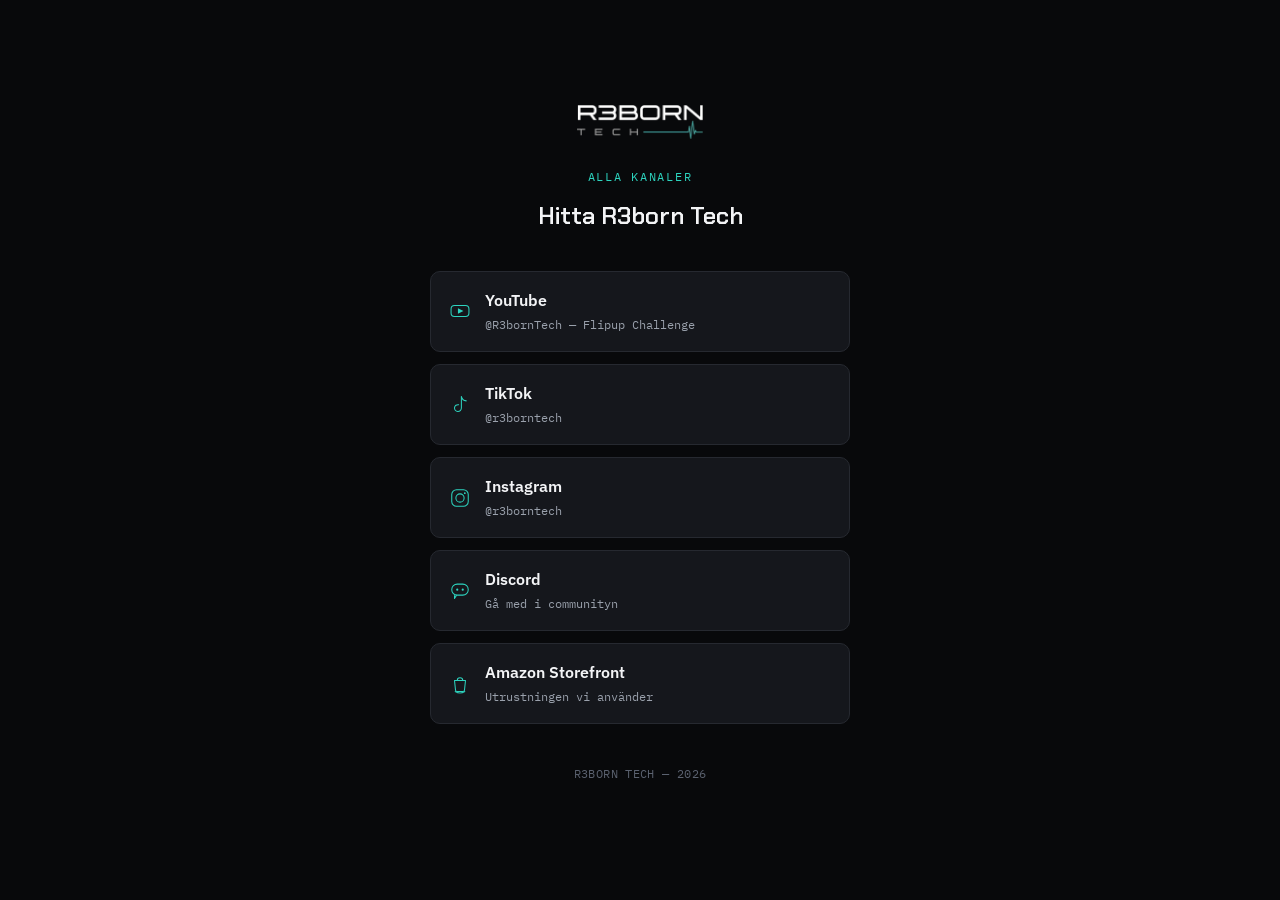
==== links.html @ ea790570 "Add files via upload" ====
<!DOCTYPE html>
<html lang="sv">
<head>
<meta charset="UTF-8">
<meta name="viewport" content="width=device-width, initial-scale=1.0">
<title>R3born Tech — Länkar</title>
<meta name="robots" content="noindex">
<link rel="icon" href="data:image/svg+xml,%3Csvg xmlns='http://www.w3.org/2000/svg' viewBox='0 0 32 32'%3E%3Crect width='32' height='32' rx='7' fill='%2308090b'/%3E%3Cpath d='M4 16h8l3-9 4 18 3-9h8' stroke='%232dd4bf' stroke-width='3' fill='none' stroke-linecap='round' stroke-linejoin='round'/%3E%3C/svg%3E">
<link rel="preconnect" href="https://fonts.googleapis.com">
<link rel="preconnect" href="https://fonts.gstatic.com" crossorigin>
<link href="https://fonts.googleapis.com/css2?family=Chakra+Petch:wght@500;600;700&family=IBM+Plex+Sans:wght@400;500;600&family=IBM+Plex+Mono:wght@400;500;600&display=swap" rel="stylesheet">
<link rel="stylesheet" href="style.css">
<style>
body {
  min-height: 100vh;
  display: flex;
  align-items: center;
  justify-content: center;
  padding: 56px 24px;
}

.links-page {
  max-width: 420px;
  width: 100%;
  text-align: center;
  position: relative;
}

.links-logo {
  height: 34px;
  margin: 0 auto 28px;
  display: block;
}

.links-eyebrow {
  font-family: var(--font-mono);
  font-size: 0.78rem;
  letter-spacing: 0.14em;
  text-transform: uppercase;
  color: var(--pulse);
  margin: 0 0 10px;
}

.links-title {
  font-family: var(--font-display);
  font-weight: 600;
  font-size: 1.5rem;
  margin: 0 0 36px;
}

.link-list {
  display: flex;
  flex-direction: column;
  gap: 12px;
}

.link-card {
  display: flex;
  align-items: center;
  gap: 14px;
  padding: 16px 18px;
  border: 1px solid var(--border);
  border-radius: var(--radius);
  background: var(--panel);
  text-decoration: none;
  color: var(--text);
  text-align: left;
  transition: border-color 0.15s ease, transform 0.12s ease;
}

.link-card:hover,
.link-card:focus-visible {
  border-color: var(--pulse);
  transform: translateY(-1px);
}

.link-icon {
  width: 22px;
  height: 22px;
  color: var(--pulse);
  flex-shrink: 0;
}

.link-text { min-width: 0; }

.link-name {
  font-weight: 600;
  font-size: 0.98rem;
  margin: 0 0 2px;
}

.link-sub {
  font-family: var(--font-mono);
  font-size: 0.78rem;
  color: var(--text-dim);
  margin: 0;
}

.links-footer {
  margin-top: 40px;
  font-family: var(--font-mono);
  font-size: 0.75rem;
  color: var(--text-faint);
  letter-spacing: 0.03em;
}
</style>
</head>
<body>

<div class="links-page">
  <img class="links-logo" src="logo.png" alt="R3born Tech">
  <p class="links-eyebrow">Alla kanaler</p>
  <h1 class="links-title">Hitta R3born Tech</h1>

  <div class="link-list">
    <a class="link-card" href="https://www.youtube.com/@R3bornTech" target="_blank" rel="noopener">
      <svg class="link-icon" viewBox="0 0 32 32" fill="none" stroke="currentColor" stroke-width="1.5" stroke-linejoin="round" aria-hidden="true">
        <rect x="3" y="8" width="26" height="16" rx="5"/>
        <path d="M13 12l8 4-8 4z" fill="currentColor" stroke="none"/>
      </svg>
      <div class="link-text">
        <p class="link-name">YouTube</p>
        <p class="link-sub">@R3bornTech — Flipup Challenge</p>
      </div>
    </a>

    <a class="link-card" href="https://www.tiktok.com/@r3borntech" target="_blank" rel="noopener">
      <svg class="link-icon" viewBox="0 0 32 32" fill="none" stroke="currentColor" stroke-width="1.5" stroke-linecap="round" stroke-linejoin="round" aria-hidden="true">
        <path d="M18 4v16.5a5 5 0 11-4-4.9"/>
        <path d="M18 4c1 3.4 3.4 5.6 7 6"/>
      </svg>
      <div class="link-text">
        <p class="link-name">TikTok</p>
        <p class="link-sub">@r3borntech</p>
      </div>
    </a>

    <a class="link-card" href="https://www.instagram.com/r3borntech" target="_blank" rel="noopener">
      <svg class="link-icon" viewBox="0 0 32 32" fill="none" stroke="currentColor" stroke-width="1.5" aria-hidden="true">
        <rect x="4" y="4" width="24" height="24" rx="7"/>
        <circle cx="16" cy="16" r="6"/>
        <circle cx="23" cy="9" r="1.3" fill="currentColor" stroke="none"/>
      </svg>
      <div class="link-text">
        <p class="link-name">Instagram</p>
        <p class="link-sub">@r3borntech</p>
      </div>
    </a>

    <a class="link-card" href="https://discord.gg/mMFt8sPgMx" target="_blank" rel="noopener">
      <svg class="link-icon" viewBox="0 0 32 32" fill="none" stroke="currentColor" stroke-width="1.5" stroke-linejoin="round" aria-hidden="true">
        <rect x="4" y="6" width="24" height="16" rx="8"/>
        <path d="M11 22l-3 5v-5"/>
        <circle cx="12" cy="14" r="1.6" fill="currentColor" stroke="none"/>
        <circle cx="20" cy="14" r="1.6" fill="currentColor" stroke="none"/>
      </svg>
      <div class="link-text">
        <p class="link-name">Discord</p>
        <p class="link-sub">Gå med i communityn</p>
      </div>
    </a>

    <a class="link-card" href="https://www.amazon.se/shop/r3borntech" target="_blank" rel="noopener">
      <svg class="link-icon" viewBox="0 0 32 32" fill="none" stroke="currentColor" stroke-width="1.5" stroke-linecap="round" stroke-linejoin="round" aria-hidden="true">
        <path d="M8 11h16l-1.5 14a2 2 0 01-2 1.8h-9a2 2 0 01-2-1.8L8 11z"/>
        <path d="M12 11a4 4 0 018 0"/>
        <path d="M9 27c4 2.4 10 2.4 14 0" opacity=".9"/>
      </svg>
      <div class="link-text">
        <p class="link-name">Amazon Storefront</p>
        <p class="link-sub">Utrustningen vi använder</p>
      </div>
    </a>
  </div>

  <p class="links-footer">R3BORN TECH — <span id="year"></span></p>
</div>

<script>
document.getElementById("year").textContent = new Date().getFullYear();
</script>
</body>
</html>
---- style.css ----
:root {
  --bg: #08090b;
  --bg-alt: #101216;
  --panel: #15171c;
  --panel-2: #1b1e24;
  --pulse: #2dd4bf;
  --pulse-dim: #14b8a6;
  --pulse-glow: rgba(45, 212, 191, 0.14);
  --text: #f3f4f6;
  --text-dim: #9aa1ac;
  --text-faint: #5b6270;
  --border: #262930;
  --border-soft: #1d2027;
  --danger: #f87171;
  --radius: 10px;
  --radius-sm: 6px;
  --max-width: 1120px;
  --font-display: 'Chakra Petch', 'Arial Narrow', sans-serif;
  --font-body: 'IBM Plex Sans', -apple-system, BlinkMacSystemFont, 'Segoe UI', Roboto, Helvetica, Arial, sans-serif;
  --font-mono: 'IBM Plex Mono', 'SFMono-Regular', Consolas, monospace;
}

* { box-sizing: border-box; }

html { scroll-behavior: smooth; }

body {
  margin: 0;
  background: var(--bg);
  color: var(--text);
  font-family: var(--font-body);
  line-height: 1.6;
  -webkit-font-smoothing: antialiased;
}

img { max-width: 100%; }

.wrap {
  max-width: var(--max-width);
  margin: 0 auto;
  padding: 0 24px;
}

/* Header */
.site-header {
  position: sticky;
  top: 0;
  z-index: 30;
  background: rgba(8, 9, 11, 0.9);
  backdrop-filter: blur(6px);
  border-bottom: 1px solid var(--border-soft);
}

.header-inner {
  display: flex;
  align-items: center;
  justify-content: space-between;
  height: 68px;
  max-width: var(--max-width);
  margin: 0 auto;
  padding: 0 24px;
}

.logo {
  display: flex;
  align-items: center;
  text-decoration: none;
}

.logo-img {
  height: 26px;
  width: auto;
  display: block;
}

.nav {
  display: flex;
  gap: 28px;
}

.nav a {
  color: var(--text-dim);
  text-decoration: none;
  font-family: var(--font-mono);
  font-size: 0.82rem;
  letter-spacing: 0.03em;
  text-transform: uppercase;
  transition: color 0.15s ease;
}

.nav a:hover,
.nav a:focus-visible {
  color: var(--pulse);
}

.nav-toggle {
  display: none;
  background: none;
  border: none;
  color: var(--text);
  font-size: 1.5rem;
  cursor: pointer;
}

/* Buttons */
.btn {
  display: inline-block;
  padding: 12px 26px;
  border-radius: var(--radius-sm);
  text-decoration: none;
  font-weight: 600;
  font-size: 0.95rem;
  transition: transform 0.12s ease, background 0.15s ease, color 0.15s ease, border-color 0.15s ease;
}

.btn:hover { transform: translateY(-1px); }

.btn-primary {
  background: var(--pulse);
  color: #06201c;
  border: 1px solid var(--pulse);
}

.btn-primary:hover {
  background: var(--pulse-dim);
  border-color: var(--pulse-dim);
}

.btn-outline {
  border: 1px solid var(--border);
  color: var(--text);
}

.btn-outline:hover {
  border-color: var(--pulse);
  color: var(--pulse);
}

/* Hero */
.hero {
  position: relative;
  padding: 88px 0 96px;
  overflow: hidden;
}

.hero-glow {
  position: absolute;
  inset: 0;
  background: radial-gradient(ellipse 70% 55% at 20% 10%, var(--pulse-glow), transparent 60%);
  pointer-events: none;
}

.circuit-bg {
  position: absolute;
  inset: 0;
  width: 100%;
  height: 100%;
  color: var(--pulse);
  opacity: 0.07;
  pointer-events: none;
}

.hero-inner {
  position: relative;
  display: grid;
  grid-template-columns: 1.05fr 0.95fr;
  gap: 48px;
  align-items: center;
}

.eyebrow {
  font-family: var(--font-mono);
  font-size: 0.78rem;
  letter-spacing: 0.14em;
  text-transform: uppercase;
  color: var(--pulse);
  margin: 0 0 16px;
}

.hero h1 {
  font-family: var(--font-display);
  font-weight: 700;
  font-size: clamp(2rem, 4.2vw, 3.1rem);
  letter-spacing: 0.01em;
  text-wrap: balance;
  margin: 0 0 20px;
}

.hero-sub {
  color: var(--text-dim);
  max-width: 46ch;
  margin: 0 0 32px;
  font-size: 1.05rem;
}

.hero-actions {
  display: flex;
  gap: 16px;
  flex-wrap: wrap;
}

.hero-visual {
  display: flex;
  justify-content: center;
  align-items: center;
}

.tower-illustration {
  width: min(320px, 80vw);
  height: auto;
}

/* Sections */
.section {
  padding: 64px 0;
}

.section-alt {
  background: var(--bg-alt);
  border-top: 1px solid var(--border-soft);
  border-bottom: 1px solid var(--border-soft);
}

.section-head {
  display: flex;
  align-items: baseline;
  gap: 14px;
  margin-bottom: 10px;
}

.section-num {
  font-family: var(--font-mono);
  font-size: 0.8rem;
  color: var(--pulse);
}

.section h2 {
  font-family: var(--font-display);
  font-weight: 600;
  font-size: clamp(1.4rem, 2.6vw, 1.9rem);
  margin: 0;
  text-wrap: balance;
}

.section-lede {
  color: var(--text-dim);
  max-width: 60ch;
  margin: 0 0 36px;
}

/* Service cards */
.service-grid {
  display: grid;
  grid-template-columns: repeat(auto-fit, minmax(220px, 1fr));
  gap: 18px;
}

.service-card {
  border: 1px solid var(--border);
  border-radius: var(--radius);
  padding: 22px 22px 24px;
  background: var(--panel);
}

.service-icon {
  width: 30px;
  height: 30px;
  color: var(--pulse);
  margin-bottom: 14px;
}

.service-card h3 {
  font-family: var(--font-display);
  font-weight: 600;
  font-size: 1.02rem;
  margin: 0 0 6px;
}

.service-card p {
  color: var(--text-dim);
  font-size: 0.9rem;
  margin: 0;
}

/* Component strip */
.component-strip {
  display: flex;
  flex-wrap: wrap;
  gap: 14px;
}

.component-chip {
  display: flex;
  align-items: center;
  gap: 10px;
  border: 1px solid var(--border);
  border-radius: 100px;
  padding: 10px 18px 10px 14px;
  background: var(--panel);
}

.component-chip svg {
  width: 22px;
  height: 22px;
  color: var(--text-dim);
  flex-shrink: 0;
}

.component-chip span {
  font-family: var(--font-mono);
  font-size: 0.8rem;
  letter-spacing: 0.04em;
  text-transform: uppercase;
  color: var(--text-dim);
}

/* YouTube section */
.youtube-section {
  text-align: center;
}

.youtube-section .section-lede {
  margin-left: auto;
  margin-right: auto;
}

.youtube-section .section-head {
  justify-content: center;
}

.latest-video {
  margin: 8px auto 28px;
  max-width: 400px;
}

.video-card {
  display: block;
  text-decoration: none;
  background: var(--bg);
  border: 1px solid var(--border);
  border-radius: var(--radius);
  overflow: hidden;
  transition: border-color 0.15s ease;
  text-align: left;
}

.video-card:hover {
  border-color: var(--pulse);
}

.video-card img {
  display: block;
  width: 100%;
  height: auto;
}

.video-card-label {
  display: block;
  padding: 12px 14px 0;
  color: var(--pulse);
  font-family: var(--font-mono);
  font-size: 0.75rem;
  font-weight: 500;
  text-transform: uppercase;
  letter-spacing: 0.06em;
}

.video-card-title {
  display: block;
  padding: 4px 14px 14px;
  color: var(--text);
  font-size: 0.95rem;
  font-weight: 600;
}

/* Contact form */
.contact-form {
  max-width: 480px;
  margin-top: 8px;
  display: flex;
  flex-direction: column;
  gap: 16px;
}

.contact-form label {
  display: flex;
  flex-direction: column;
  gap: 6px;
  font-size: 0.88rem;
  color: var(--text-dim);
}

.contact-form input,
.contact-form textarea {
  background: var(--panel);
  border: 1px solid var(--border);
  border-radius: var(--radius-sm);
  padding: 10px 12px;
  color: var(--text);
  font-size: 0.95rem;
  font-family: inherit;
  resize: vertical;
}

.contact-form input:focus,
.contact-form textarea:focus {
  outline: none;
  border-color: var(--pulse);
}

.contact-form button {
  align-self: flex-start;
  border: none;
  cursor: pointer;
}

.contact-form button:disabled {
  opacity: 0.6;
  cursor: default;
}

.contact-status {
  margin: 0;
  font-size: 0.9rem;
  min-height: 1.2em;
}

.contact-status.success { color: var(--pulse); }
.contact-status.error { color: var(--danger); }

.contact-yt {
  margin-top: 32px;
}

/* Footer */
.site-footer {
  border-top: 1px solid var(--border-soft);
  padding: 28px 0;
  text-align: center;
  color: var(--text-faint);
  font-family: var(--font-mono);
  font-size: 0.8rem;
  letter-spacing: 0.03em;
}

/* Mobile */
@media (max-width: 860px) {
  .hero-inner {
    grid-template-columns: 1fr;
  }

  .hero-visual {
    order: -1;
  }

  .tower-illustration {
    width: min(220px, 60vw);
  }

  .hero {
    padding: 48px 0 64px;
    text-align: left;
  }
}

@media (max-width: 720px) {
  .nav {
    position: absolute;
    top: 68px;
    left: 0;
    right: 0;
    background: var(--bg);
    border-bottom: 1px solid var(--border-soft);
    flex-direction: column;
    padding: 16px 24px;
    gap: 16px;
    display: none;
  }

  .nav.open {
    display: flex;
  }

  .nav-toggle {
    display: block;
  }
}
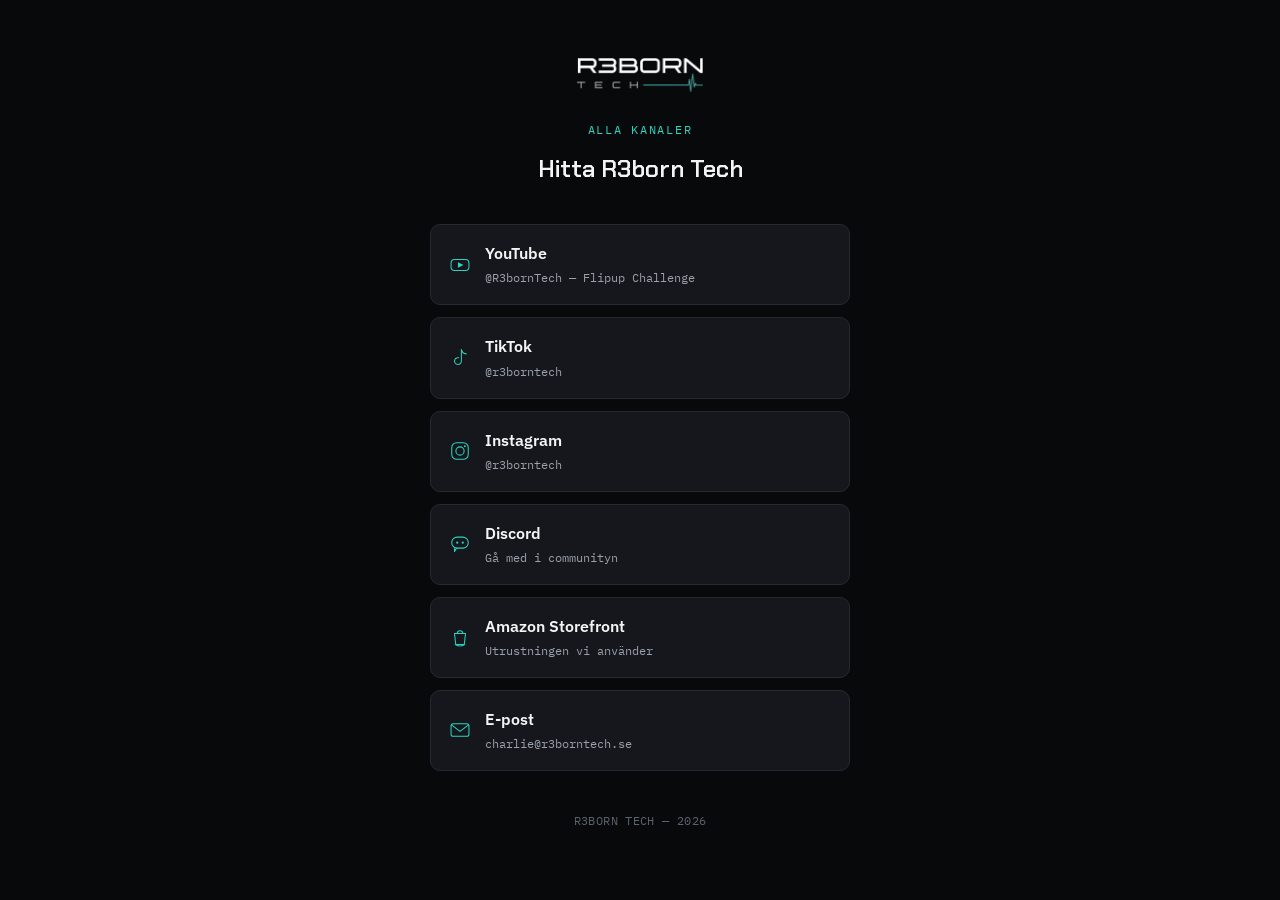
==== commit 2bb96e9d: "Add files via upload" ====
--- a/links.html
+++ b/links.html
@@ -171,6 +171,17 @@
         <p class="link-sub">Utrustningen vi använder</p>
       </div>
     </a>
+
+    <a class="link-card" href="mailto:charlie@r3borntech.se">
+      <svg class="link-icon" viewBox="0 0 32 32" fill="none" stroke="currentColor" stroke-width="1.5" stroke-linejoin="round" aria-hidden="true">
+        <rect x="3" y="7" width="26" height="18" rx="3"/>
+        <path d="M4 9l12 9 12-9"/>
+      </svg>
+      <div class="link-text">
+        <p class="link-name">E-post</p>
+        <p class="link-sub">charlie@r3borntech.se</p>
+      </div>
+    </a>
   </div>
 
   <p class="links-footer">R3BORN TECH — <span id="year"></span></p>
